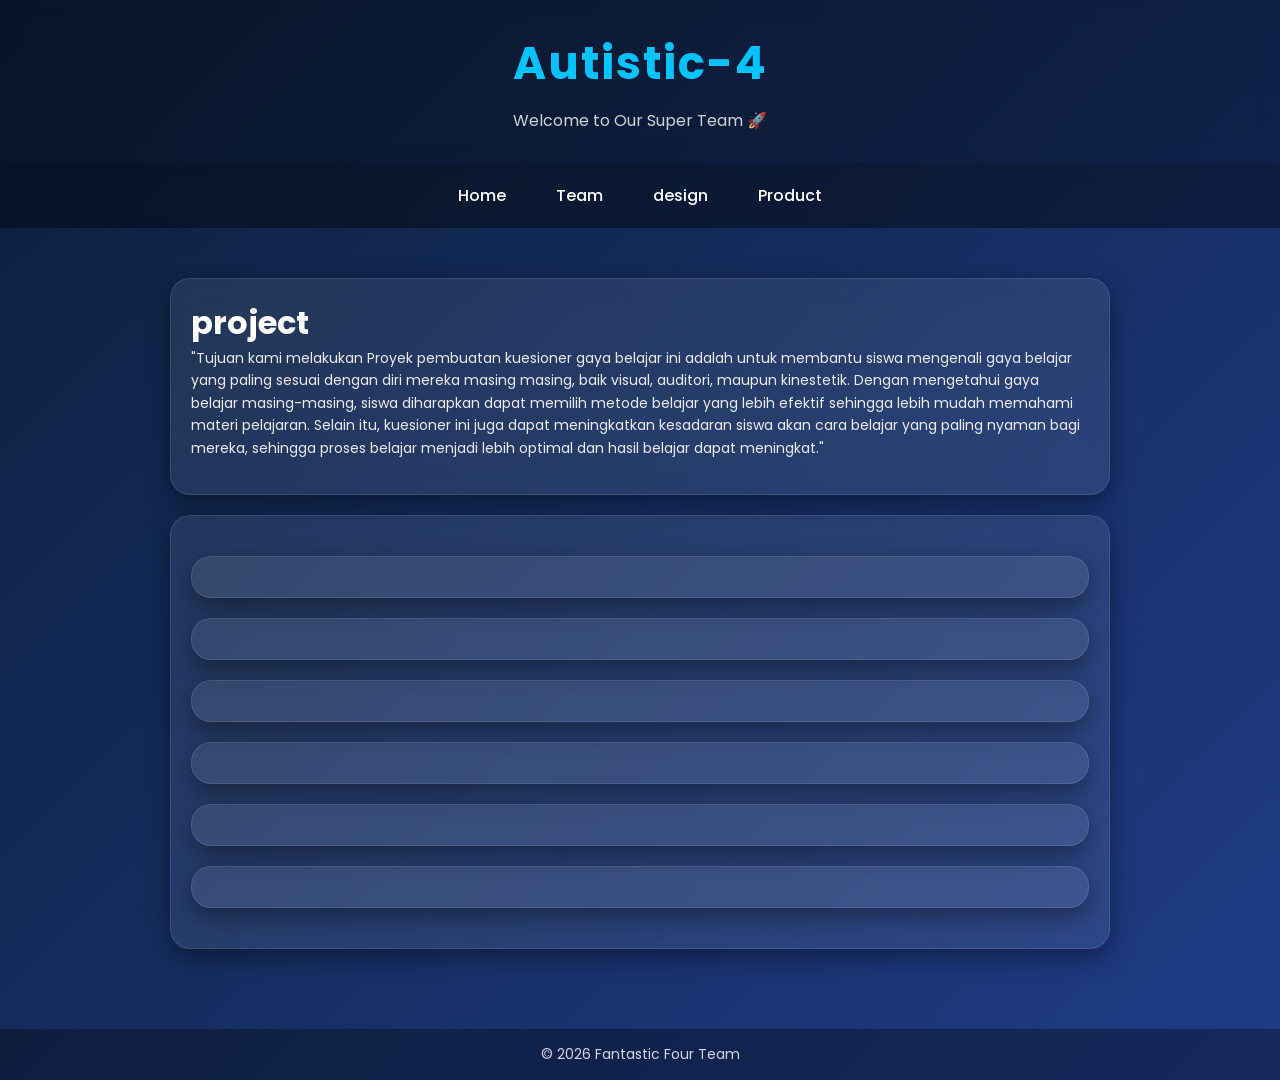
==== index.html @ 9642ff2e "Update index.html" ====
<!DOCTYPE html>
<html lang="id">
<head>
    <meta charset="UTF-8">
    <title>Autistic-4</title>
    <link rel="stylesheet" href="style.css">
</head>
<body>

<header>
    <h1>Autistic-4</h1>
    <p>Welcome to Our Super Team 🚀</p>
</header>

<nav>
    <a href="index.html">Home</a>
    <a href="Team.html">Team</a>
    <a href="Design.html">design</a>
    <a href="project.html">Product</a>
</nav>

<div class="content">

  <div class="card">
      <h1>project</h1>
      <p>"Tujuan kami melakukan Proyek pembuatan kuesioner gaya belajar ini adalah untuk membantu siswa mengenali gaya belajar yang paling sesuai dengan diri mereka masing masing, baik visual, auditori, maupun kinestetik. Dengan mengetahui gaya belajar masing-masing, siswa diharapkan dapat memilih metode belajar yang lebih efektif sehingga lebih mudah memahami materi pelajaran. Selain itu, kuesioner ini juga dapat meningkatkan kesadaran siswa akan cara belajar yang paling nyaman bagi mereka, sehingga proses belajar menjadi lebih optimal dan hasil belajar dapat meningkat."</p>
   </div>

   <div class="card">
       <div class="subcard">
           
       </div>

        <div class="subcard">
           
       </div>

        <div class="subcard">
           
       </div>

        <div class="subcard">
           
       </div>

        <div class="subcard">
           
       </div>

        <div class="subcard">
           
       </div>
   </div>    
</div>
        
  <footer>
      <p>© 2026 Fantastic Four Team</p>
  </footer>

</body>
</html>
---- style.css ----
@import url('https://fonts.googleapis.com/css2?family=Poppins:wght@300;500;700&display=swap');

* {
    margin: 0;
    padding: 0;
    box-sizing: border-box;
}

body {
    font-family: 'Poppins', sans-serif;
    background: linear-gradient(135deg, #0b1f3a, #1f3c88);
    color: white;
}

/* HEADER */
header {
    text-align: center;
    padding: 30px 20px;
    background: rgba(0, 0, 0, 0.3);
    backdrop-filter: blur(10px);
}

header h1 {
    font-size: 45px;
    color: #00c3ff;
    letter-spacing: 2px;
}

header p {
    margin-top: 10px;
    font-size: 16px;
    opacity: 0.8;
}

/* NAVBAR */
nav {
    display: flex;
    justify-content: center;
    gap: 20px;
    background: rgba(0, 0, 0, 0.4);
    padding: 12px;
    backdrop-filter: blur(8px);
}

nav a {
    color: white;
    text-decoration: none;
    font-weight: 500;
    padding: 8px 15px;
    border-radius: 8px;
    transition: 0.3s;
}

nav a:hover {
    background: #00c3ff;
    color: #0b1f3a;
}

/* CONTENT */
.content {
    padding: 30px;
    max-width: 1000px;
    margin: auto;
}

.content p {
    margin-bottom: 15px;
    line-height: 1.6;
}

/* LIST */
ol {
    margin-left: 20px;
    margin-bottom: 20px;
}

/* CARD */
.card {
    background: rgba(255, 255, 255, 0.08);
    margin: 20px 0;
    padding: 20px;
    border-radius: 20px;
    backdrop-filter: blur(12px);
    box-shadow: 0 8px 25px rgba(0,0,0,0.4);
    transition: 0.3s ease;
    border: 1px solid rgba(255,255,255,0.1);
}

.card:hover {
    transform: translateY(-8px) scale(1.02);
    box-shadow: 0 12px 30px rgba(0,0,0,0.6);
}

.subcard {
    background: rgba(255, 255, 255, 0.08);
    margin: 20px 0;
    padding: 20px;
    border-radius: 20px;
    box-shadow: 0 8px 25px rgba(0,0,0,0.4);
    transition: 0.3s ease;
    border: 1px solid rgba(255,255,255,0.1);
}

.subcard p {
    font-size: 14px;
    opacity: 0.9;

}

.card h2 {
    color: #00c3ff;
    margin-bottom: 10px;
}

.card p {
    font-size: 14px;
    opacity: 0.9;
}

/* FOOTER */
footer {
    text-align: center;
    padding: 15px;
    background: rgba(0,0,0,0.4);
    margin-top: 30px;
    font-size: 14px;
    opacity: 0.8;
}
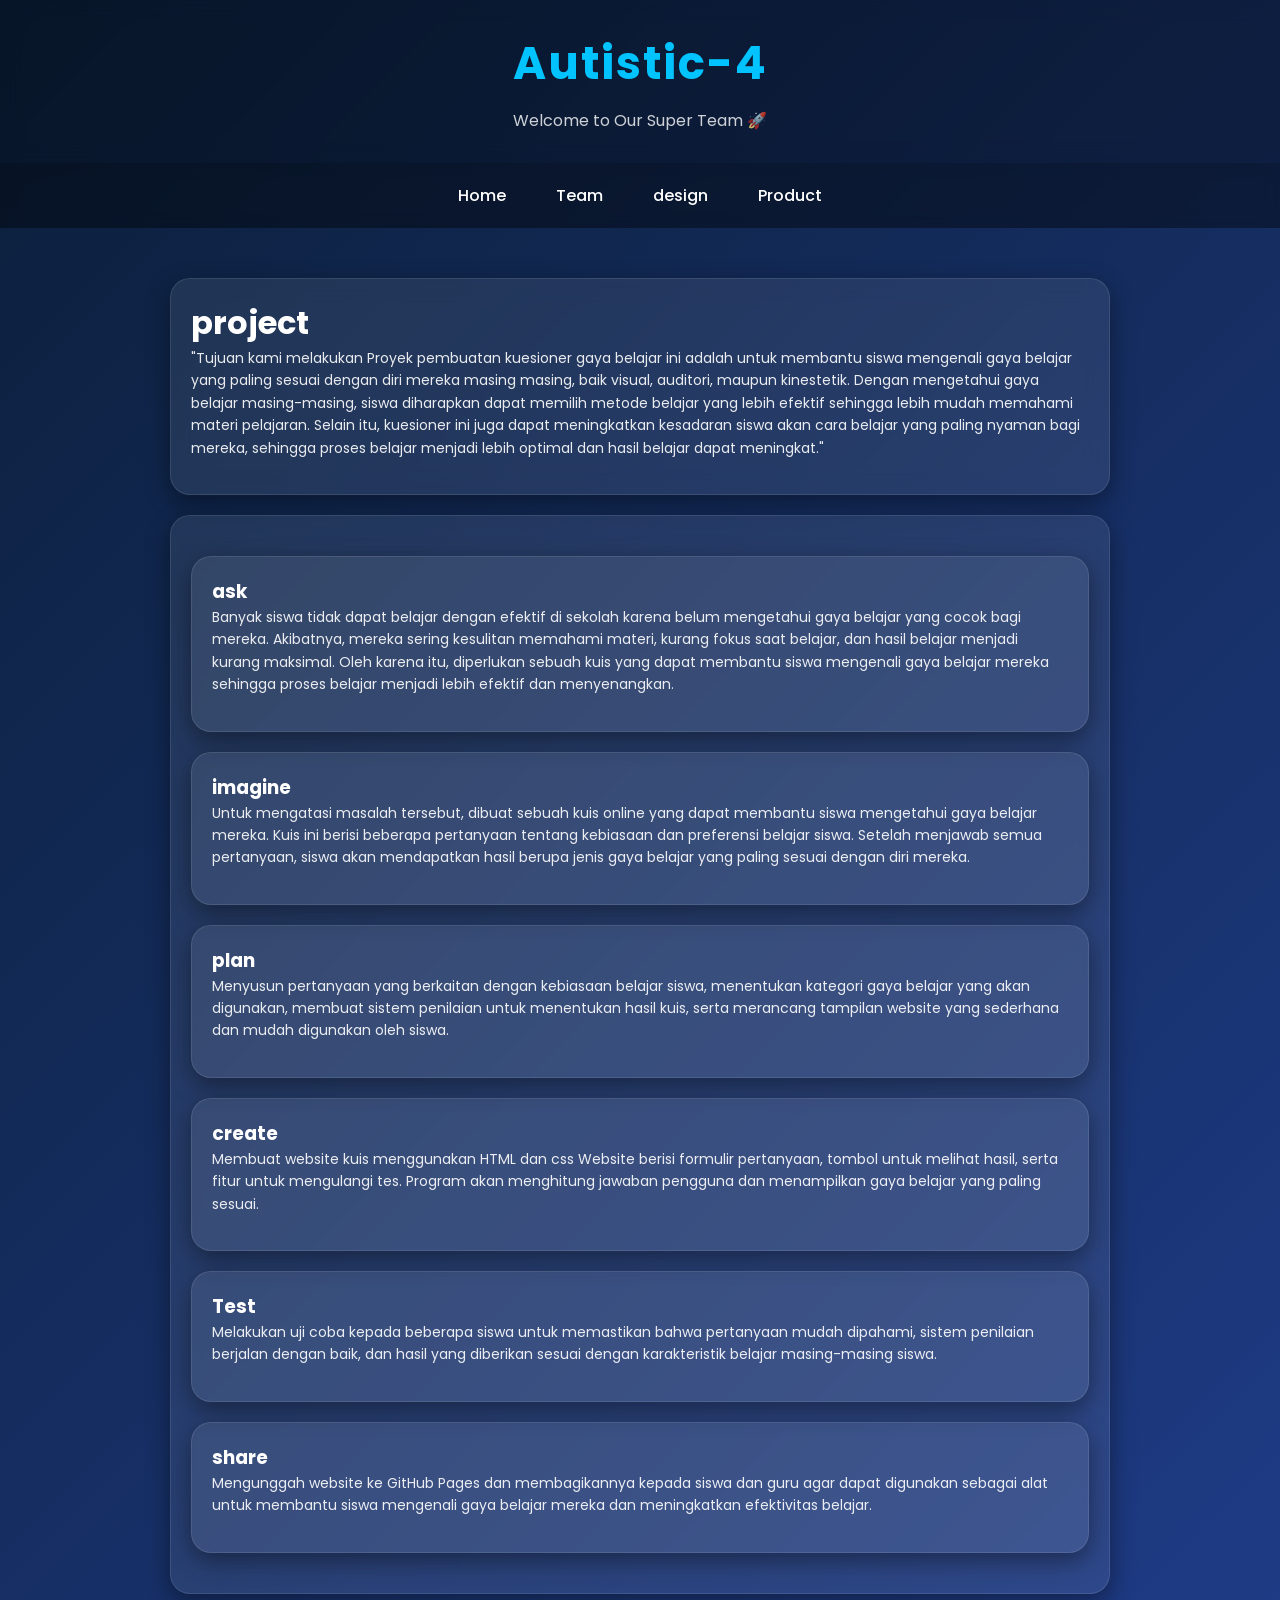
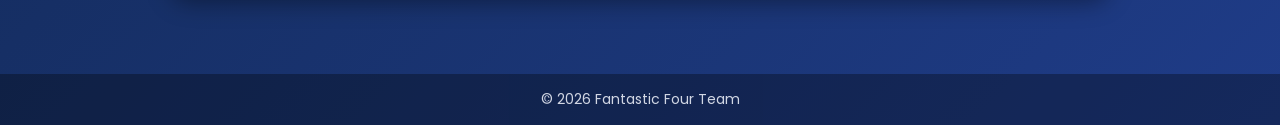
==== commit aafd79b2: "Update index.html" ====
--- a/index.html
+++ b/index.html
@@ -28,27 +28,33 @@
 
    <div class="card">
        <div class="subcard">
-           
+           <h3>ask</h3>
+           <p>Banyak siswa tidak dapat belajar dengan efektif di sekolah karena belum mengetahui gaya belajar yang cocok bagi mereka. Akibatnya, mereka sering kesulitan memahami materi, kurang fokus saat belajar, dan hasil belajar menjadi kurang maksimal. Oleh karena itu, diperlukan sebuah kuis yang dapat membantu siswa mengenali gaya belajar mereka sehingga proses belajar menjadi lebih efektif dan menyenangkan.</p>
+       </div>
+          
+        <div class="subcard">
+           <h3>imagine</h3>
+           <p>Untuk mengatasi masalah tersebut, dibuat sebuah kuis online yang dapat membantu siswa mengetahui gaya belajar mereka. Kuis ini berisi beberapa pertanyaan tentang kebiasaan dan preferensi belajar siswa. Setelah menjawab semua pertanyaan, siswa akan mendapatkan hasil berupa jenis gaya belajar yang paling sesuai dengan diri mereka.</p>
        </div>
 
         <div class="subcard">
-           
+           <h3>plan</h3>
+           <p>Menyusun pertanyaan yang berkaitan dengan kebiasaan belajar siswa, menentukan kategori gaya belajar yang akan digunakan, membuat sistem penilaian untuk menentukan hasil kuis, serta merancang tampilan website yang sederhana dan mudah digunakan oleh siswa.</p>
        </div>
 
         <div class="subcard">
-           
+           <h3>create</h3>
+           <p>Membuat website kuis menggunakan HTML dan css Website berisi formulir pertanyaan, tombol untuk melihat hasil, serta fitur untuk mengulangi tes. Program akan menghitung jawaban pengguna dan menampilkan gaya belajar yang paling sesuai.</p>
        </div>
 
         <div class="subcard">
-           
+           <h3>Test</h3>
+           <p>Melakukan uji coba kepada beberapa siswa untuk memastikan bahwa pertanyaan mudah dipahami, sistem penilaian berjalan dengan baik, dan hasil yang diberikan sesuai dengan karakteristik belajar masing-masing siswa.</p>
        </div>
 
         <div class="subcard">
-           
-       </div>
-
-        <div class="subcard">
-           
+           <h3>share</h3>
+           <p>Mengunggah website ke GitHub Pages dan membagikannya kepada siswa dan guru agar dapat digunakan sebagai alat untuk membantu siswa mengenali gaya belajar mereka dan meningkatkan efektivitas belajar.</p>
        </div>
    </div>    
 </div>
--- a/style.css
+++ b/style.css
@@ -107,6 +107,11 @@
 
 }
 
+subcard h3 {
+    color: #00c3ff;
+    margin-bottom: 10px;
+}
+
 .card h2 {
     color: #00c3ff;
     margin-bottom: 10px;
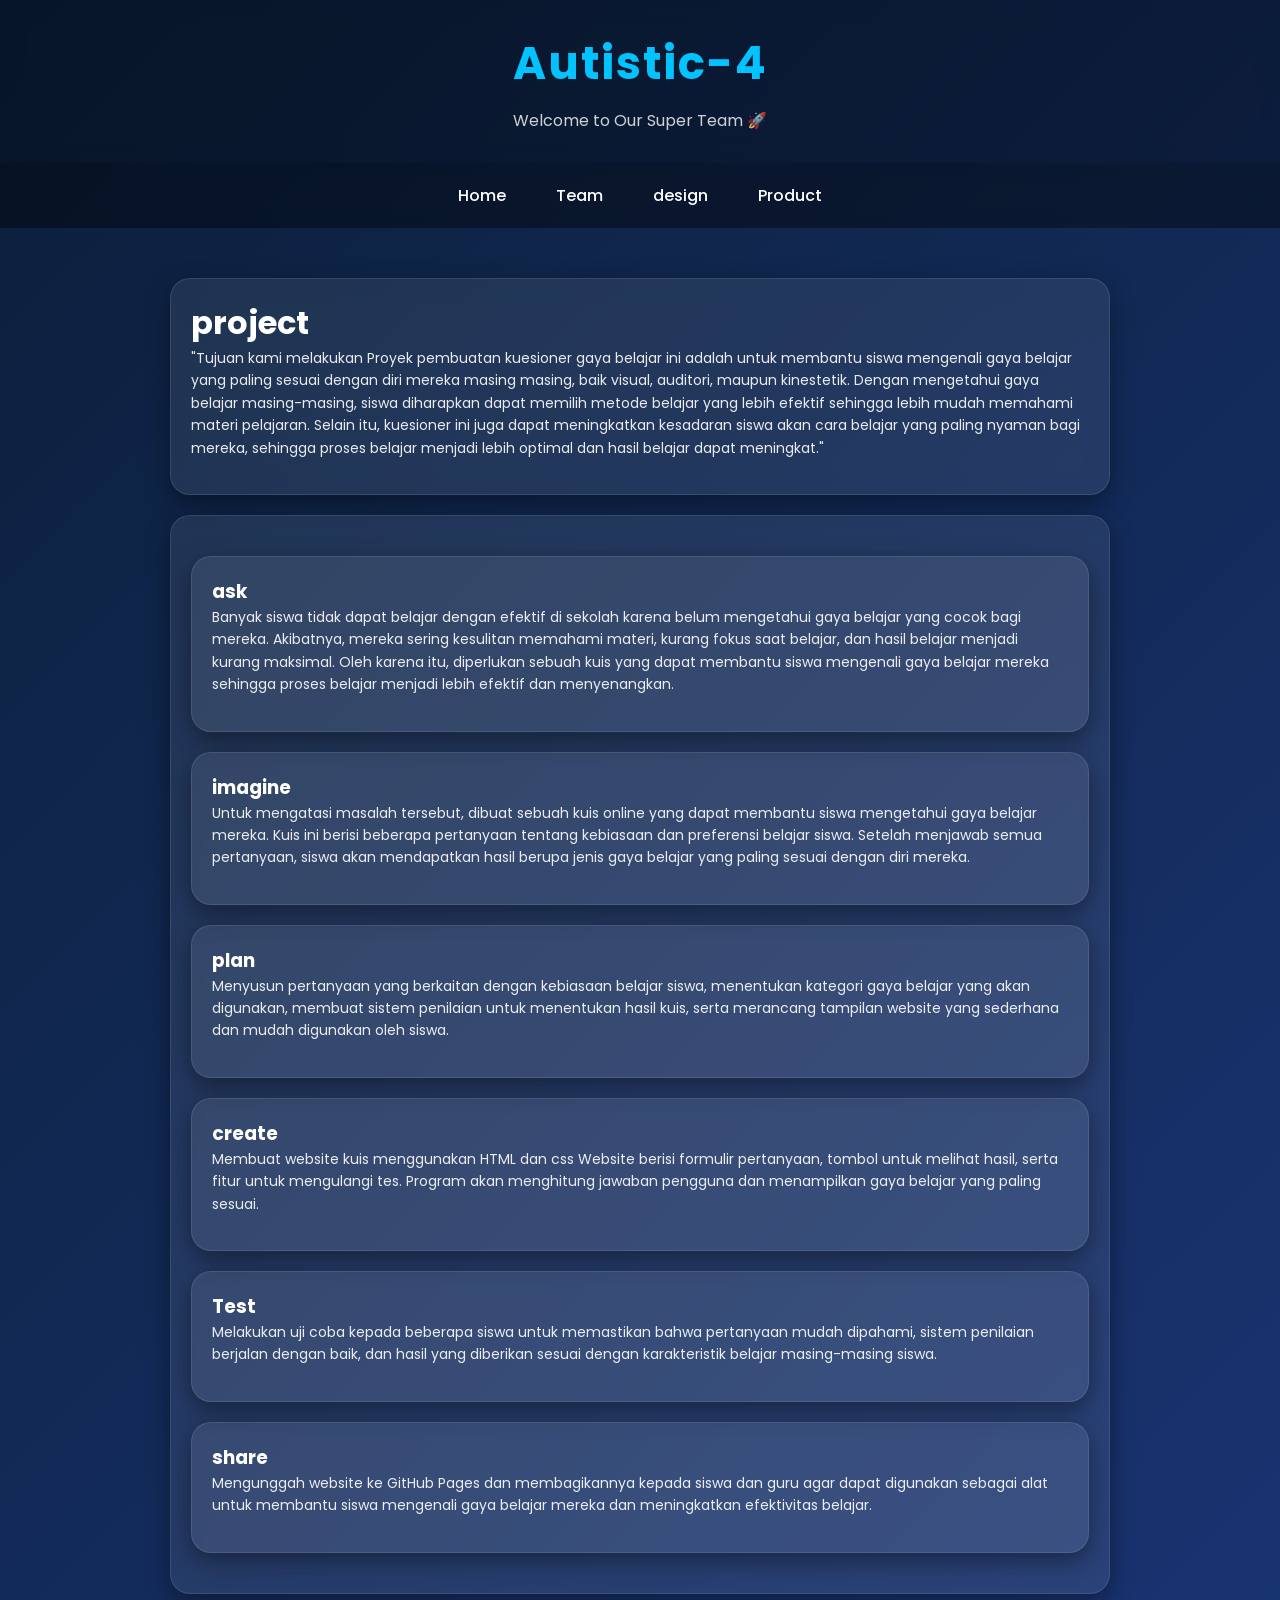
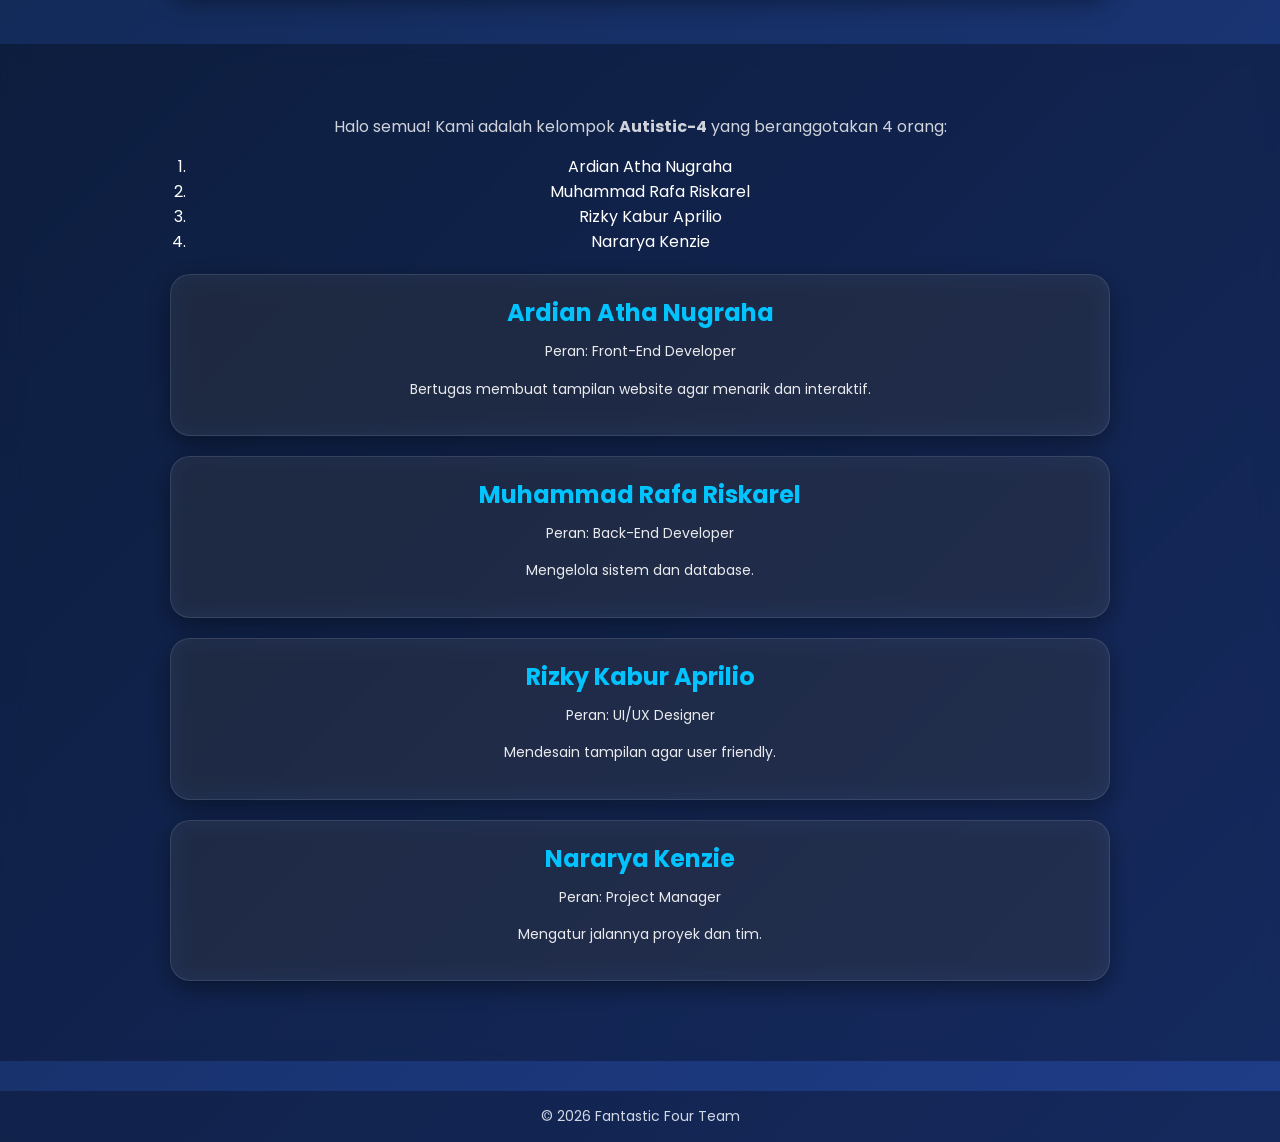
==== commit 321cd49d: "Update index.html" ====
--- a/index.html
+++ b/index.html
@@ -58,6 +58,43 @@
        </div>
    </div>    
 </div>
+
+    <header><div class="content">
+    <p>Halo semua! Kami adalah kelompok <b>Autistic-4</b> yang beranggotakan 4 orang:</p>
+    
+    <ol>
+        <li>Ardian Atha Nugraha</li>
+        <li>Muhammad Rafa Riskarel</li>
+        <li>Rizky Kabur Aprilio</li>
+        <li>Nararya Kenzie</li>
+    </ol>
+
+    <div class="card">
+        <h2>Ardian Atha Nugraha</h2>
+        <p>Peran: Front-End Developer</p>
+        <p>Bertugas membuat tampilan website agar menarik dan interaktif.</p>
+    </div>
+
+    <div class="card">
+        <h2>Muhammad Rafa Riskarel</h2>
+        <p>Peran: Back-End Developer</p>
+        <p>Mengelola sistem dan database.</p>
+    </div>
+
+    <div class="card">
+        <h2>Rizky Kabur Aprilio</h2>
+        <p>Peran: UI/UX Designer</p>
+        <p>Mendesain tampilan agar user friendly.</p>
+    </div>
+
+    <div class="card">
+        <h2>Nararya Kenzie</h2>
+        <p>Peran: Project Manager</p>
+        <p>Mengatur jalannya proyek dan tim.</p>
+    </div>
+</div>
+    
+    </header>
         
   <footer>
       <p>© 2026 Fantastic Four Team</p>
--- a/style.css
+++ b/style.css
@@ -121,7 +121,6 @@
     font-size: 14px;
     opacity: 0.9;
 }
-
 /* FOOTER */
 footer {
     text-align: center;
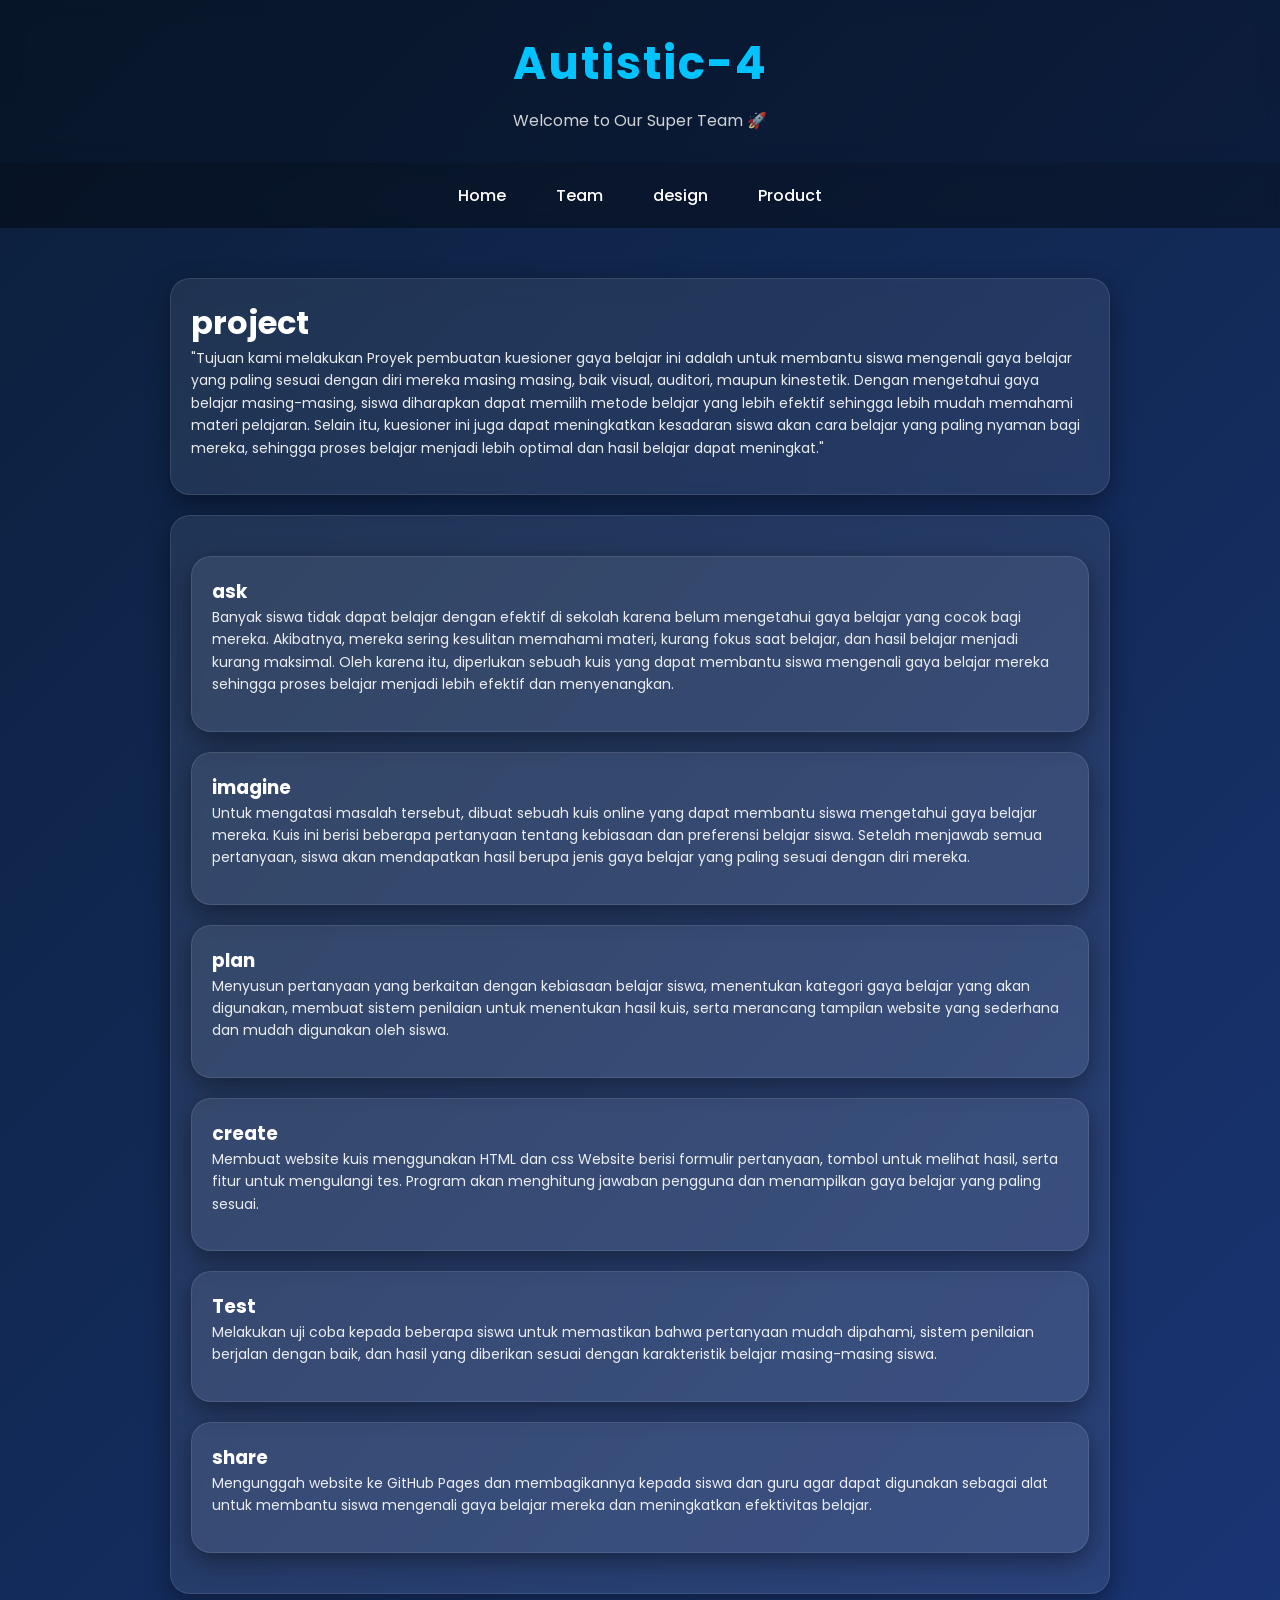
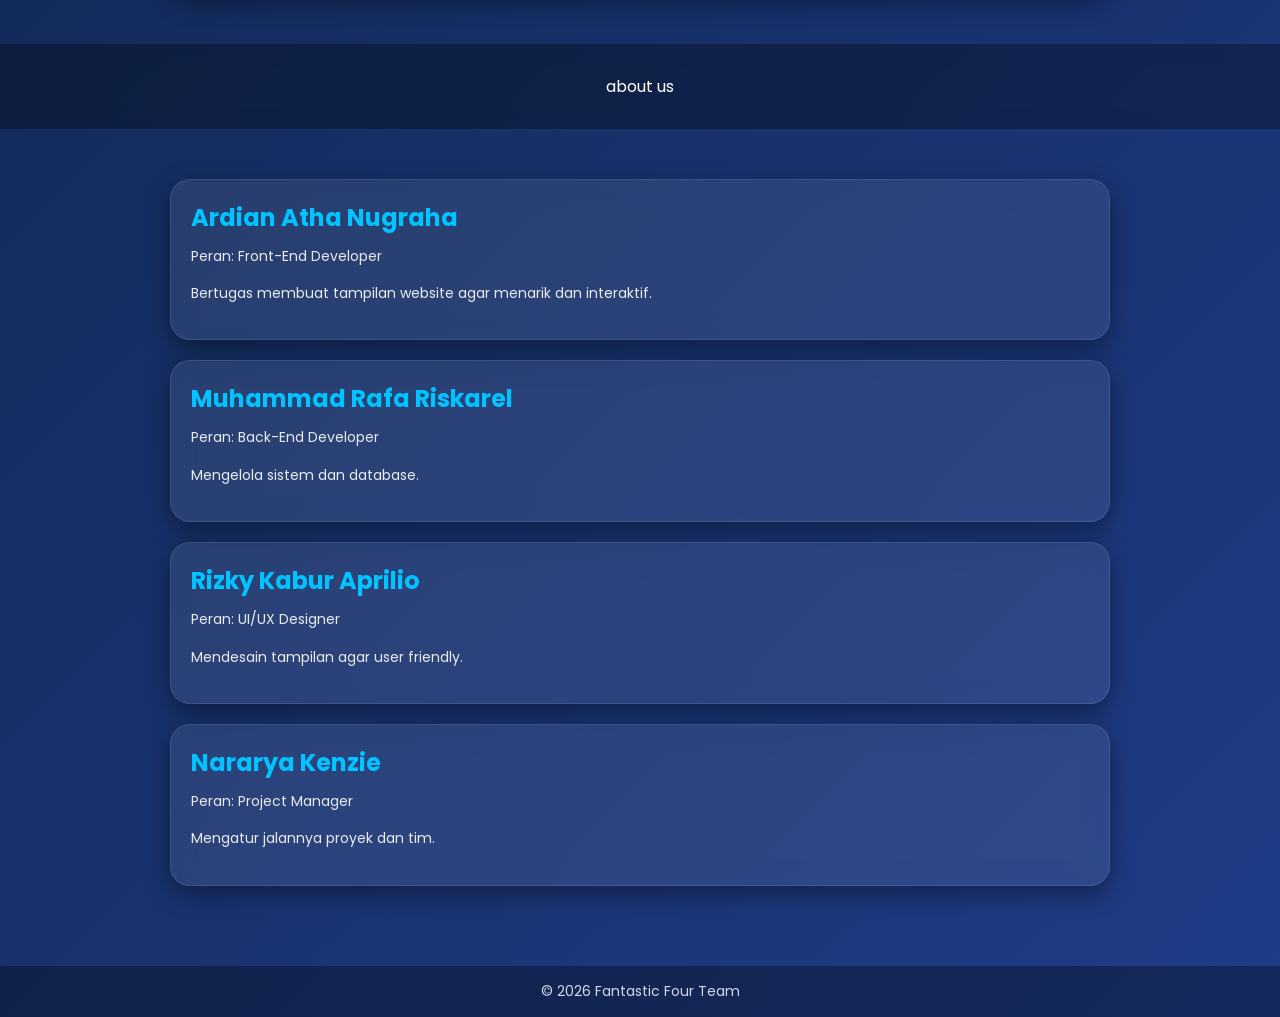
==== commit 371a9925: "Update index.html" ====
--- a/index.html
+++ b/index.html
@@ -59,16 +59,10 @@
    </div>    
 </div>
 
-    <header><div class="content">
-    <p>Halo semua! Kami adalah kelompok <b>Autistic-4</b> yang beranggotakan 4 orang:</p>
+    <header>about us</header>
+        
+        <div class="content">
     
-    <ol>
-        <li>Ardian Atha Nugraha</li>
-        <li>Muhammad Rafa Riskarel</li>
-        <li>Rizky Kabur Aprilio</li>
-        <li>Nararya Kenzie</li>
-    </ol>
-
     <div class="card">
         <h2>Ardian Atha Nugraha</h2>
         <p>Peran: Front-End Developer</p>
@@ -94,8 +88,6 @@
     </div>
 </div>
     
-    </header>
-        
   <footer>
       <p>© 2026 Fantastic Four Team</p>
   </footer>
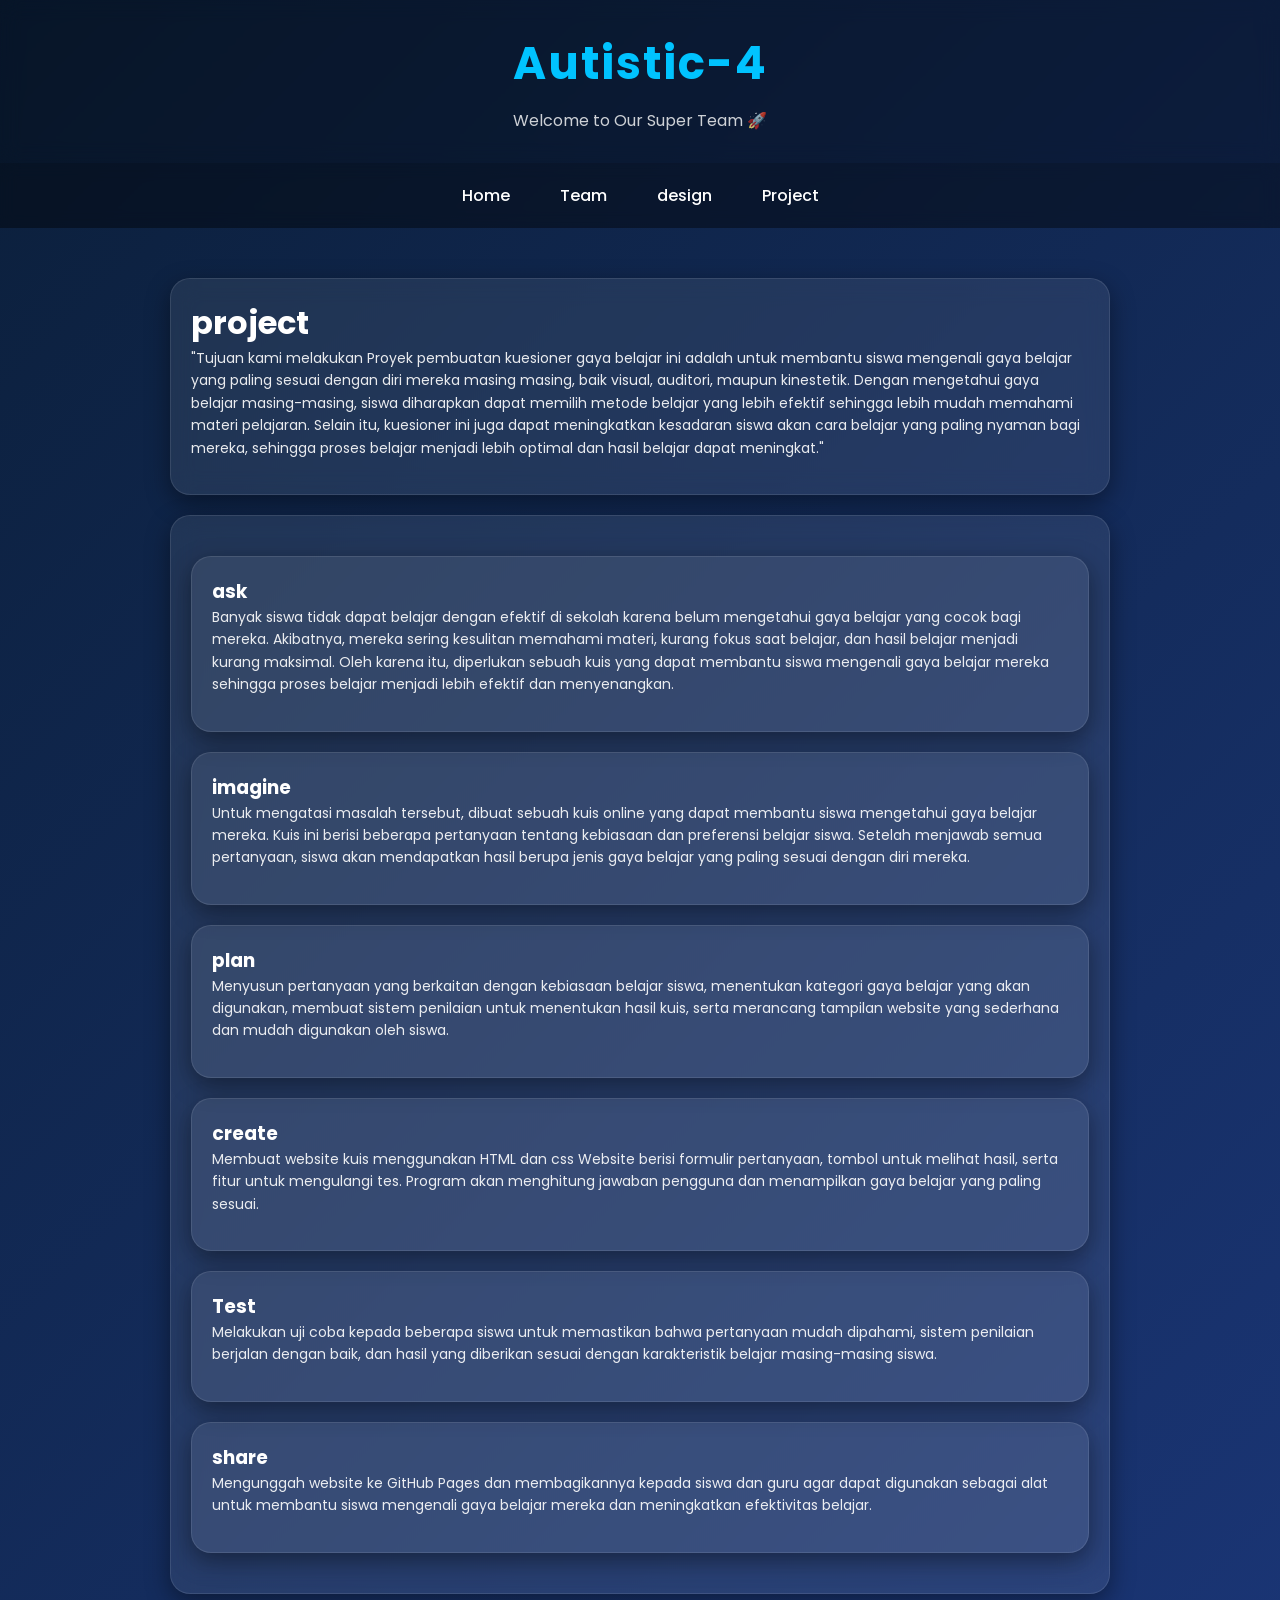
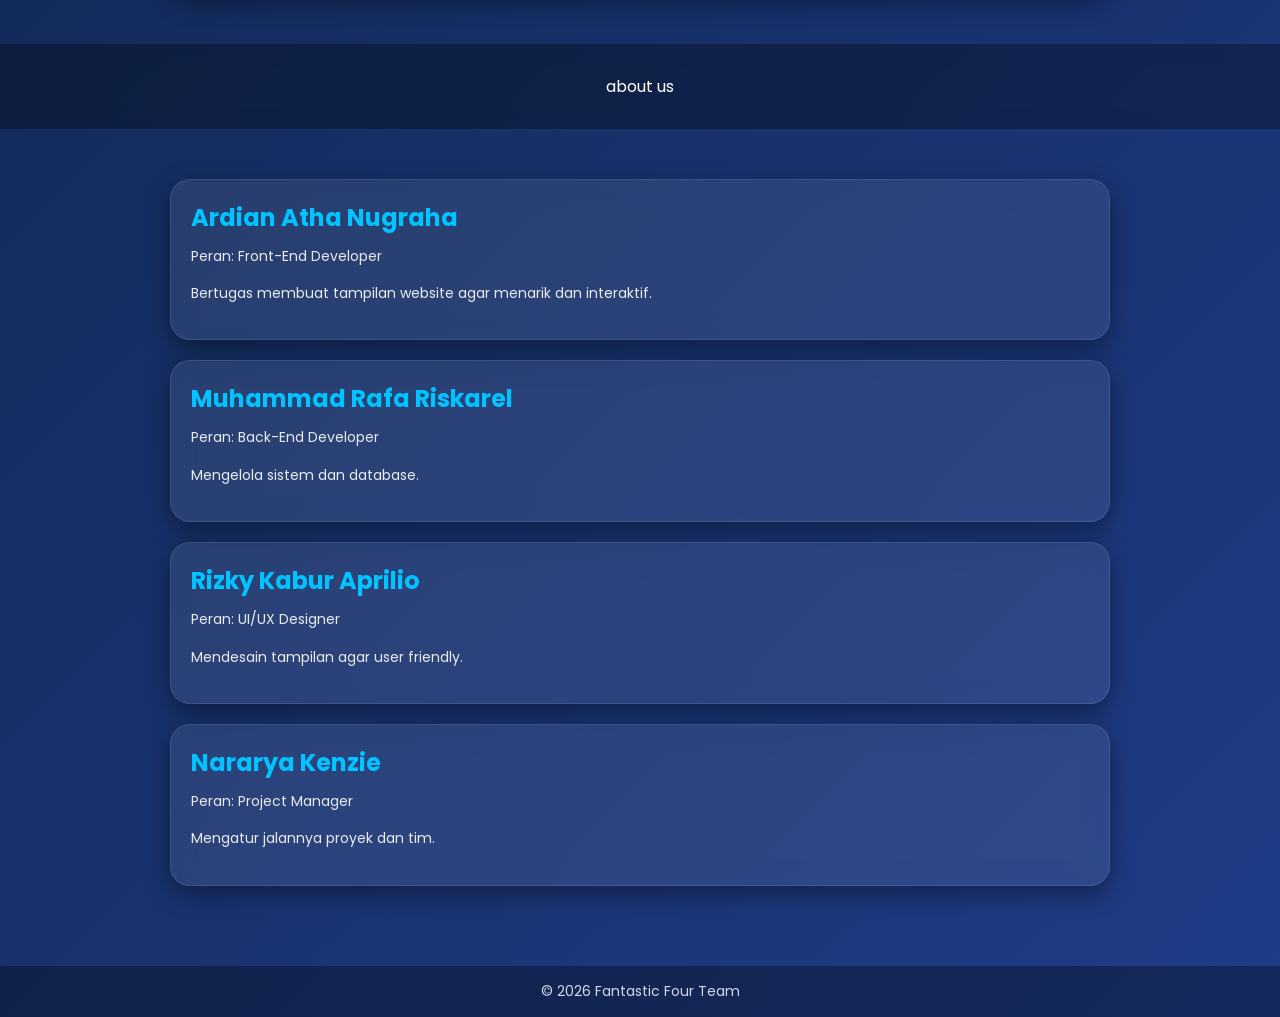
==== commit f9778497: "Update index.html" ====
--- a/index.html
+++ b/index.html
@@ -16,7 +16,7 @@
     <a href="index.html">Home</a>
     <a href="Team.html">Team</a>
     <a href="Design.html">design</a>
-    <a href="project.html">Product</a>
+    <a href="test.html">Project</a>
 </nav>
 
 <div class="content">
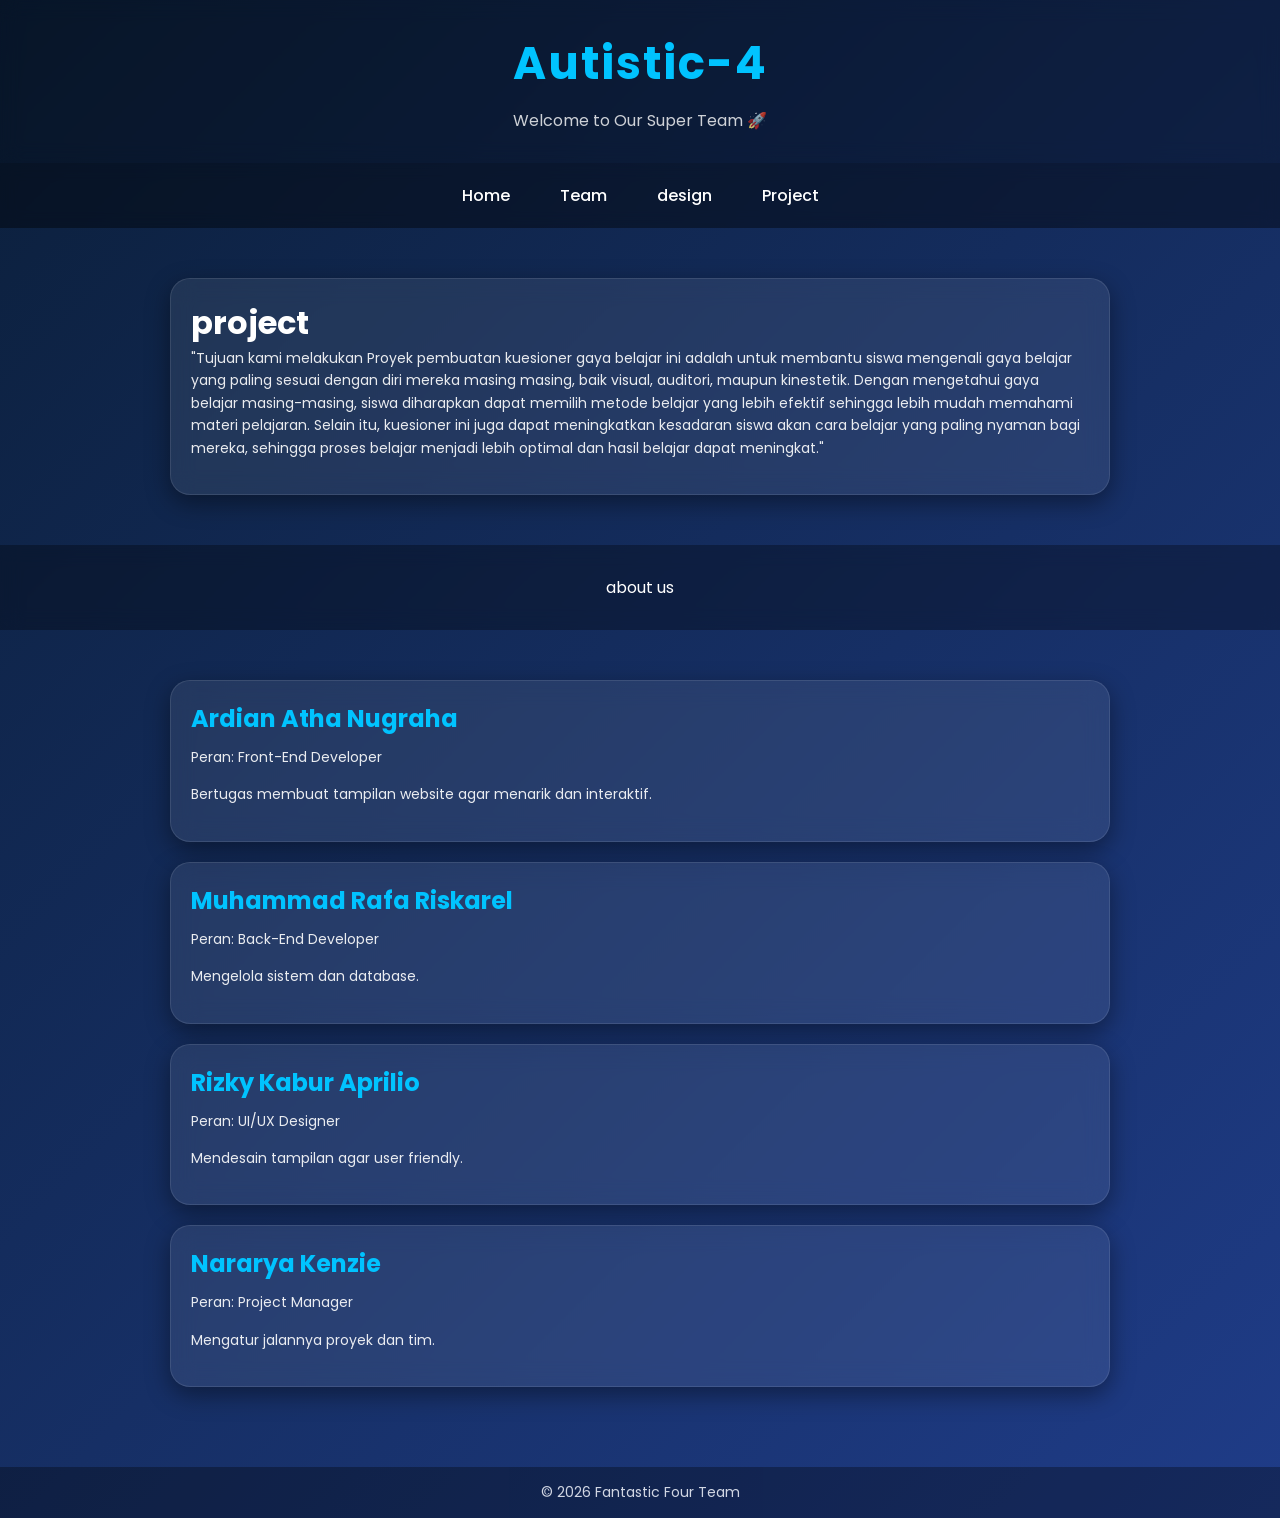
==== commit b9ebf391: "Update index.html" ====
--- a/index.html
+++ b/index.html
@@ -25,38 +25,7 @@
       <h1>project</h1>
       <p>"Tujuan kami melakukan Proyek pembuatan kuesioner gaya belajar ini adalah untuk membantu siswa mengenali gaya belajar yang paling sesuai dengan diri mereka masing masing, baik visual, auditori, maupun kinestetik. Dengan mengetahui gaya belajar masing-masing, siswa diharapkan dapat memilih metode belajar yang lebih efektif sehingga lebih mudah memahami materi pelajaran. Selain itu, kuesioner ini juga dapat meningkatkan kesadaran siswa akan cara belajar yang paling nyaman bagi mereka, sehingga proses belajar menjadi lebih optimal dan hasil belajar dapat meningkat."</p>
    </div>
-
-   <div class="card">
-       <div class="subcard">
-           <h3>ask</h3>
-           <p>Banyak siswa tidak dapat belajar dengan efektif di sekolah karena belum mengetahui gaya belajar yang cocok bagi mereka. Akibatnya, mereka sering kesulitan memahami materi, kurang fokus saat belajar, dan hasil belajar menjadi kurang maksimal. Oleh karena itu, diperlukan sebuah kuis yang dapat membantu siswa mengenali gaya belajar mereka sehingga proses belajar menjadi lebih efektif dan menyenangkan.</p>
-       </div>
-          
-        <div class="subcard">
-           <h3>imagine</h3>
-           <p>Untuk mengatasi masalah tersebut, dibuat sebuah kuis online yang dapat membantu siswa mengetahui gaya belajar mereka. Kuis ini berisi beberapa pertanyaan tentang kebiasaan dan preferensi belajar siswa. Setelah menjawab semua pertanyaan, siswa akan mendapatkan hasil berupa jenis gaya belajar yang paling sesuai dengan diri mereka.</p>
-       </div>
-
-        <div class="subcard">
-           <h3>plan</h3>
-           <p>Menyusun pertanyaan yang berkaitan dengan kebiasaan belajar siswa, menentukan kategori gaya belajar yang akan digunakan, membuat sistem penilaian untuk menentukan hasil kuis, serta merancang tampilan website yang sederhana dan mudah digunakan oleh siswa.</p>
-       </div>
-
-        <div class="subcard">
-           <h3>create</h3>
-           <p>Membuat website kuis menggunakan HTML dan css Website berisi formulir pertanyaan, tombol untuk melihat hasil, serta fitur untuk mengulangi tes. Program akan menghitung jawaban pengguna dan menampilkan gaya belajar yang paling sesuai.</p>
-       </div>
-
-        <div class="subcard">
-           <h3>Test</h3>
-           <p>Melakukan uji coba kepada beberapa siswa untuk memastikan bahwa pertanyaan mudah dipahami, sistem penilaian berjalan dengan baik, dan hasil yang diberikan sesuai dengan karakteristik belajar masing-masing siswa.</p>
-       </div>
-
-        <div class="subcard">
-           <h3>share</h3>
-           <p>Mengunggah website ke GitHub Pages dan membagikannya kepada siswa dan guru agar dapat digunakan sebagai alat untuk membantu siswa mengenali gaya belajar mereka dan meningkatkan efektivitas belajar.</p>
-       </div>
-   </div>    
+ 
 </div>
 
     <header>about us</header>
